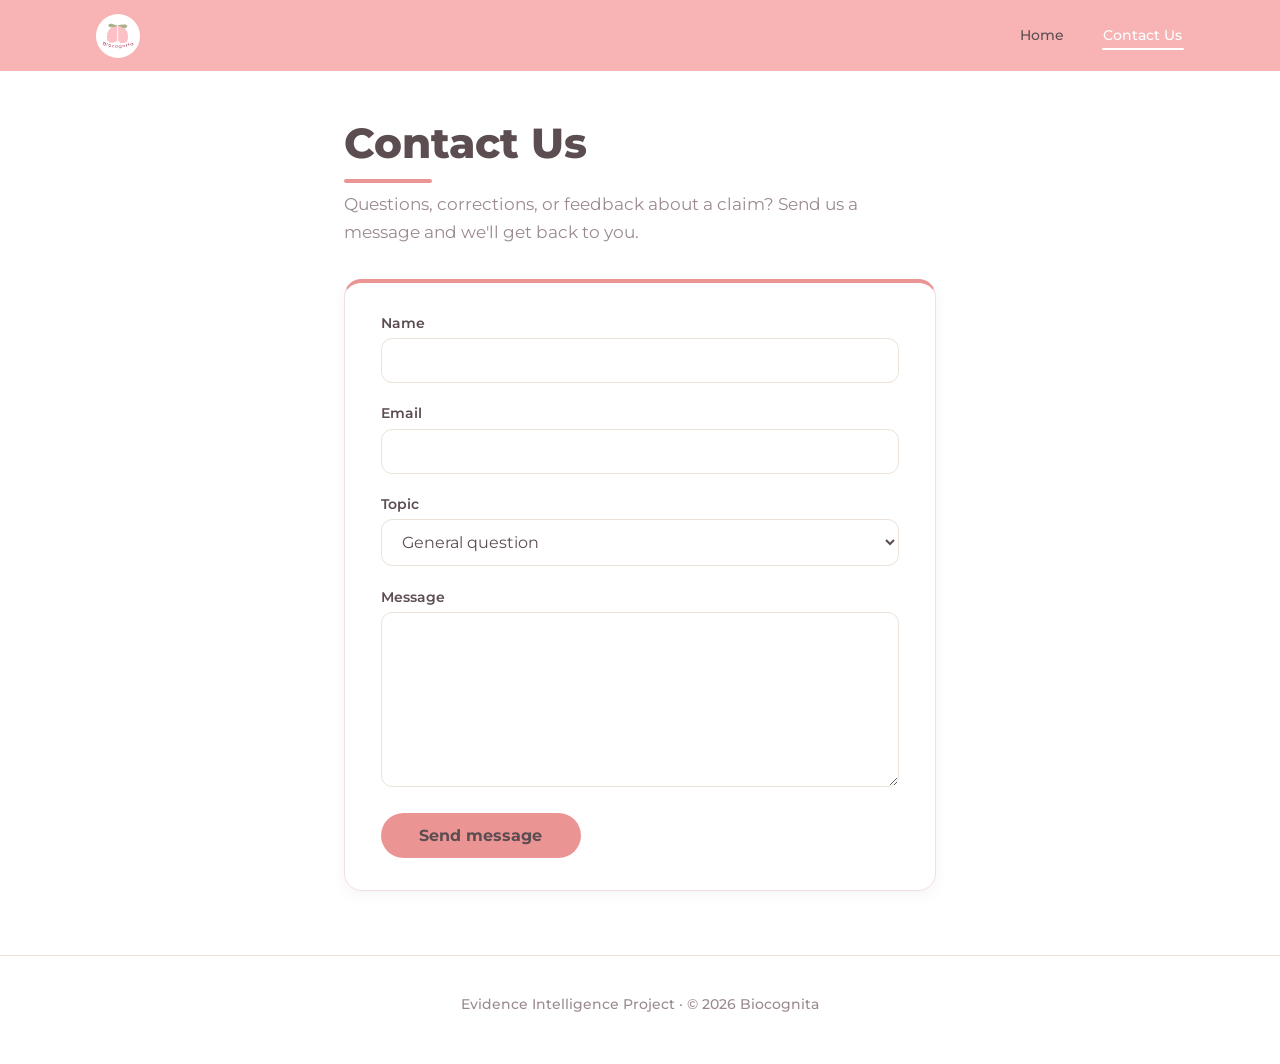
==== website/contactpage.html @ 94a9571b "Add dedicated Contact Us page with email form via Resend" ====
<!DOCTYPE html>
<html>
    <head>
        <meta charset="utf-8">
        <meta name="viewport" content="width=device-width">
        <title>Contact Us - Evidence Intelligence</title>
        <link rel="preconnect" href="https://fonts.googleapis.com">
        <link rel="preconnect" href="https://fonts.gstatic.com" crossorigin>
        <link href="https://fonts.googleapis.com/css2?family=Montserrat:wght@400;500;600;700;800&display=swap" rel="stylesheet">
        <link rel="icon" href="assets/images/biocognitalogo.png">
        <link href="style.css?v=29" rel="stylesheet" type="text/css"/>
    </head>
    <body class="bodynorm">
        <nav class="navbar">
            <div class="nav-inner">
                <div class="logo">
                    <a href="index.html"><img src="assets/images/biocognitalogo.png" alt="biocognita logo" class="logopic"></a>
                </div>
                <div class="nav-links">
                    <a href="index.html">Home</a>
                    <a href="contactpage.html" class="active">Contact Us</a>
                </div>
            </div>
        </nav>

        <main class="contact-main">
            <div class="contact-inner">
                <h1 class="contact-title">Contact Us</h1>
                <p class="contact-subtitle">
                    Questions, corrections, or feedback about a claim? Send us a
                    message and we'll get back to you.
                </p>

                <div class="contact-form-card">
                    <form id="contact-form" novalidate>
                        <!-- Honeypot: real visitors never see or fill this. -->
                        <div class="form-row form-honeypot" aria-hidden="true">
                            <label for="contact-website">Website</label>
                            <input id="contact-website" name="website" type="text" tabindex="-1" autocomplete="off">
                        </div>

                        <div class="form-row">
                            <label for="contact-name">Name</label>
                            <input id="contact-name" name="name" type="text" maxlength="100" required autocomplete="name">
                        </div>

                        <div class="form-row">
                            <label for="contact-email">Email</label>
                            <input id="contact-email" name="email" type="email" maxlength="200" required autocomplete="email">
                        </div>

                        <div class="form-row">
                            <label for="contact-topic">Topic</label>
                            <select id="contact-topic" name="topic">
                                <option>General question</option>
                                <option>Claim correction</option>
                                <option>Study suggestion</option>
                                <option>Feedback</option>
                                <option>Other</option>
                            </select>
                        </div>

                        <div class="form-row">
                            <label for="contact-message">Message</label>
                            <textarea id="contact-message" name="message" rows="6" maxlength="5000" required></textarea>
                        </div>

                        <p class="form-status" id="form-status" hidden></p>

                        <button type="submit" class="contact-submit" id="contact-submit">Send message</button>
                    </form>
                </div>
            </div>
        </main>

        <footer class="site-footer reveal">
            <p>Evidence Intelligence Project · © 2026 Biocognita</p>
        </footer>

        <script src="api_config.js"></script>
        <script src="cache_utils.js?v=29"></script>
        <script>
            // ----- Contact form -----
            // Submits to the Flask backend, which emails the message to
            // biocognita@gmail.com. Shows a friendly success/error bar.
            (function () {
                const form = document.getElementById("contact-form");
                const status = document.getElementById("form-status");
                const button = document.getElementById("contact-submit");
                if (!form || !status || !window.fetch) {
                    return;
                }

                function show(message, isError) {
                    status.textContent = message;
                    status.hidden = false;
                    status.classList.toggle("is-error", !!isError);
                    status.classList.toggle("is-success", !isError);
                }

                form.addEventListener("submit", async (event) => {
                    event.preventDefault();

                    const name = document.getElementById("contact-name").value.trim();
                    const email = document.getElementById("contact-email").value.trim();
                    const topic = document.getElementById("contact-topic").value;
                    const message = document.getElementById("contact-message").value.trim();
                    const website = document.getElementById("contact-website").value;

                    if (!name || !email || !message) {
                        show("Please fill in your name, email address and message.", true);
                        return;
                    }
                    if (!/^[^@\s]+@[^@\s]+\.[^@\s]+$/.test(email)) {
                        show("Please enter a valid email address.", true);
                        return;
                    }

                    button.disabled = true;
                    button.textContent = "Sending…";
                    try {
                        const res = await fetch(`${API_BASE}/contact`, {
                            method: "POST",
                            headers: { "Content-Type": "application/json" },
                            body: JSON.stringify({ name, email, topic, message, website })
                        });
                        const payload = await res.json().catch(() => ({}));
                        if (res.ok && payload.ok) {
                            form.reset();
                            show("Thanks — your message is on its way.", false);
                        } else {
                            show(payload.error || "Something went wrong — please try again.", true);
                        }
                    } catch (err) {
                        show("Couldn't reach the server — please try again.", true);
                    } finally {
                        button.disabled = false;
                        button.textContent = "Send message";
                    }
                });
            })();
        </script>
    </body>
</html>
---- website/style.css ----
/* ============================================================
   Evidence Intelligence — design system
   Matches the reference mockups:
     - Montserrat everywhere (400 / 500 / 600 / 700 / 800)
     - Light pink header bar, logo far left, nav far right
     - Home: white hero, LEFT-aligned: big pink title (2 lines),
       subtitle, search bar (thin dark border + round pink btn)
     - Beige About Us box on the white canvas
     - Report page: white cards with brown borders in a 2-col
       Overview grid, then stacked study cards with summaries

   Typography follows the golden ratio (phi = 1.618) on a 16px base:
       0.75rem  micro (badges/pills)
       0.85rem  small (meta, card labels)
       1rem     body
       1.25rem  lead (~phi^0.5)
       1.6rem   h2       (~phi)
       2.6rem   h1       (~phi^2)
   ============================================================ */

:root {
    --header-pink: #F8B4B4;
    --accent-pink: #EB9494;       /* card top bars — deeper pink so the bar reads clearly */
    --pink-fill-soft: #FDE9E9;    /* count chip */
    --pink-fill: #F6D9D9;         /* score pill */
    --pink-ink: #C06A6A;          /* deeper pink text on the pills */
    --title-pink: #E08888;        /* title + section heading pink */
    --ink: #5C4D51;               /* dark brown body text */
    --ink-soft: #9B8A8D;          /* warm taupe secondary text */
    --paper: #FFFFFF;             /* white content section */
    --cream: #FCFCF0;             /* About Us card (the beige) */
    --canvas: #FFFFFF;            /* page background — white, per the mockup */
    --dark-border: #4A3E3D;       /* thin dark border on the search bar */
    --border: #EAE2D8;            /* warm beige border */
    --border-pink: #F2E0E0;       /* results-page borders — pink-tinted so the page reads pink, not brown */
    --white: #FFFFFF;
    --shadow-soft: 0 4px 14px rgba(92, 77, 81, 0.06);
    --shadow-lift: 0 10px 28px rgba(92, 77, 81, 0.10);
}

* {
    box-sizing: border-box;
}

body {
    margin: 0;
    padding: 0;
    background-color: var(--canvas);
    color: var(--ink);
    font-family: 'Montserrat', -apple-system, BlinkMacSystemFont, "Segoe UI", Roboto, sans-serif;
    min-height: 100vh;
    display: flex;
    flex-direction: column;
}

/* ============ Header (solid pink bar) ============ */

.navbar {
    background-color: var(--header-pink);
    width: 100%;
}

.nav-inner {
    max-width: 72rem;
    margin: 0 auto;
    padding: 0.85rem 2rem;
    display: flex;
    align-items: center;
    justify-content: space-between;
}

.logo {
    display: flex;
    align-items: center;
}

.logo a {
    display: flex;
    align-items: center;
}

.logopic {
    max-height: 2.75rem;
    width: auto;
    display: block;
    border-radius: 50%;
    background-color: var(--white);
    transition: transform 0.2s ease;
}

.logo:hover .logopic {
    transform: scale(1.06);
}

/* Header navigation — far right, medium weight */
.nav-links {
    display: flex;
    align-items: center;
    gap: 2.25rem;
}

.nav-links a {
    position: relative;
    text-decoration: none;
    color: var(--ink);
    font-family: 'Montserrat', sans-serif;
    font-size: 0.9rem;
    font-weight: 500;
    padding: 0.3rem 0.1rem 0.35rem;
    transition: color 0.2s ease;
}

/* Animated underline bar under the hovered/active link */
.nav-links a::after {
    content: "";
    position: absolute;
    left: 0;
    bottom: 0;
    width: 100%;
    height: 2px;
    border-radius: 2px;
    background-color: var(--white);
    transform: scaleX(0);
    transform-origin: left;
    transition: transform 0.22s ease;
}

.nav-links a:hover,
.nav-links a.active {
    color: var(--white);
}

.nav-links a:hover::after,
.nav-links a.active::after {
    transform: scaleX(1);
}

/* ============ Home hero (white, LEFT-aligned) ============ */

.home-main {
    background-color: var(--paper);
    padding: 4rem 1.5rem 3rem;
}

.home-inner {
    width: 100%;
    max-width: 54rem;
    margin: 0 auto;
    text-align: left;
}

/* Big pink title, two lines */
.home-title {
    font-family: 'Montserrat', sans-serif;
    font-weight: 800;
    font-size: 2.6rem;
    line-height: 1.18;
    color: var(--title-pink);
    margin: 0;
}

/* Subtitle: smaller, darker brown-grey, regular */
.home-subtitle {
    font-family: 'Montserrat', sans-serif;
    font-weight: 400;
    font-size: 1.25rem;
    color: #6E5F63;
    margin: 0.7rem 0 0 0;
}

/* Search bar row */
.searcharea {
    margin-top: 2.5rem;
    width: 100%;
    max-width: 36rem;
}

.searchbar-row {
    display: flex;
    align-items: center;
    gap: 0.75rem;
    width: 100%;
}

/* Elongated input, thin dark border */
.searchbarbar {
    flex: 1;
    min-width: 0;
    padding: 0.8rem 1.4rem;
    border: 1px solid var(--dark-border);
    border-radius: 9999px;
    font-family: 'Montserrat', sans-serif;
    font-size: 1rem;
    font-weight: 400;
    color: var(--ink);
    background-color: var(--white);
    outline: none;
    transition: box-shadow 0.2s ease;
}

.searchbarbar::placeholder {
    color: #B3A5A8;
}

.searchbarbar:focus {
    box-shadow: 0 0 0 3px rgba(224, 136, 136, 0.25);
}

.searchbarbar:hover {
    border-color: var(--title-pink);
}

/* Circular pink search button, immediately right of the input */
#search-button {
    flex-shrink: 0;
    background-color: var(--header-pink);
    border: none;
    padding: 0.8rem;
    border-radius: 50%;
    cursor: pointer;
    display: flex;
    align-items: center;
    justify-content: center;
    transition: transform 0.2s ease, background-color 0.2s ease, box-shadow 0.2s ease;
}

#search-button:hover {
    transform: translateY(-2px);
    background-color: var(--title-pink);
    box-shadow: 0 6px 16px rgba(224, 136, 136, 0.45);
}

#search-button:active {
    transform: translateY(0) scale(0.93);
    box-shadow: 0 2px 8px rgba(224, 136, 136, 0.35);
}

#search-button:focus-visible {
    outline: 2px solid var(--title-pink);
    outline-offset: 2px;
}

.searchbutton {
    height: 1.2rem;
    width: auto;
    filter: brightness(0.4);
}

/* ============ About Us + Methodology (beige boxes on white) ============ */

.about-section {
    background-color: var(--canvas);
    padding: 2.75rem 1.5rem 4.5rem;
}

/* The About card's generous bottom padding is the gap between the two
   cards, so the Methodology section starts flush under it. */
.methodology-section {
    padding-top: 0;
}

.about-inner {
    width: 100%;
    max-width: 54rem;
    margin: 0 auto;
}

.about-card {
    background-color: var(--cream);
    border-radius: 1rem;
    padding: 2.75rem 3rem;
    border: 1px solid #EAE4DC;
    transition: transform 0.3s ease, box-shadow 0.3s ease;
}

.about-card:hover {
    transform: translateY(-3px);
    box-shadow: var(--shadow-lift);
}

/* ============ Contact Us card ============ */

.contact-card p {
    margin-bottom: 1.4rem;
}

.contact-card p:last-child {
    margin-bottom: 0;
}

.contact-email {
    margin: 0;
}

/* Email as a warm pink pill — matches the search button + header */
.contact-mailto {
    display: inline-block;
    padding: 0.75rem 1.8rem;
    border-radius: 9999px;
    background-color: var(--header-pink);
    color: var(--ink);
    font-family: 'Montserrat', sans-serif;
    font-size: 1rem; /* body */
    font-weight: 700;
    text-decoration: none;
    transition: transform 0.2s ease, box-shadow 0.2s ease, background-color 0.2s ease;
}

.contact-mailto:hover {
    transform: translateY(-2px);
    background-color: var(--title-pink);
    box-shadow: 0 6px 16px rgba(224, 136, 136, 0.35);
}

.contact-mailto:active {
    transform: translateY(0) scale(0.96);
    box-shadow: none;
}

.contact-mailto:focus-visible {
    outline: 2px solid var(--title-pink);
    outline-offset: 2px;
}

/* ============ Scroll reveal (About Us / Methodology) ============ */

.reveal {
    opacity: 0;
    transform: translateY(28px);
    transition: opacity 0.7s ease, transform 0.7s ease;
}

.reveal.visible {
    opacity: 1;
    transform: translateY(0);
}

@media (prefers-reduced-motion: reduce) {
    .reveal {
        opacity: 1;
        transform: none;
        transition: none;
    }

    .report-reveal,
    .home-title,
    .home-subtitle,
    .home-main .searcharea {
        animation: none;
    }

    .sk-leaving {
        transition: none;
    }

    body.page-leaving,
    body.page-entering {
        opacity: 1;
        transition: none;
    }

    .live-suggestions {
        animation: none;
    }
}

.about-card h2 {
    font-family: 'Montserrat', sans-serif;
    font-weight: 700;
    font-size: 1.6rem; /* ~phi */
    color: var(--title-pink);
    margin: 0 0 1.1rem 0;
}

.about-card p {
    font-family: 'Montserrat', sans-serif;
    font-weight: 400;
    font-size: 1rem; /* body */
    line-height: 1.75;
    color: var(--ink);
    margin: 0;
}

/* ============ Search results page ============ */

.bodynorm {
    min-height: 100vh;
    background-color: var(--canvas);
}

.bodynorm .home-main {
    padding-top: 2.5rem;
    padding-bottom: 2rem;
}

/* Cute results header — same white card + pink top accent as the
   result cards, with pill chips for the query and the count. */
.results-header {
    width: 100%;
    max-width: 68rem;
    margin: 2rem auto 1.25rem;
    padding: 0 1.5rem;
}

.results-header-inner {
    background-color: var(--white);
    border: 1px solid var(--border-pink);
    border-top: 4px solid var(--accent-pink);
    border-radius: 1.1rem;
    padding: 1.25rem 1.5rem;
    box-shadow: var(--shadow-soft);
}

.results-title-row {
    display: flex;
    align-items: center;
    justify-content: space-between;
    gap: 1rem;
    flex-wrap: wrap;
    margin-bottom: 0.6rem;
}

.results-title {
    font-family: 'Montserrat', sans-serif;
    font-size: 1.25rem; /* lead */
    font-weight: 700;
    color: var(--ink);
    margin: 0;
}

/* Pill chips: pink query chip + beige count chip (like the badges
   on the result cards) */
.result-chip {
    display: inline-block;
    font-family: 'Montserrat', sans-serif;
    font-size: 0.85rem; /* small */
    font-weight: 600;
    padding: 0.35rem 0.9rem;
    border-radius: 9999px;
    white-space: nowrap;
}

.chip-query {
    background-color: #FBEAEA;
    color: var(--title-pink);
    border: none;
    cursor: pointer;
    transition: background-color 0.2s ease, transform 0.2s ease;
}

.chip-query:hover {
    background-color: #FBDADA;
    transform: translateY(-1px);
}

.chip-query:active {
    transform: translateY(0) scale(0.96);
}

.chip-query:focus-visible {
    outline: 2px solid var(--title-pink);
    outline-offset: 2px;
}

/* Hint that the chip is clickable */
.chip-query::after {
    content: " ↩";
    font-size: 0.75rem;
    opacity: 0.65;
}

.chip-count {
    background-color: var(--pink-fill-soft);
    color: var(--pink-ink);
}

.results-status-row {
    display: flex;
    align-items: center;
    gap: 0.75rem;
    flex-wrap: wrap;
}

.results-status {
    font-family: 'Montserrat', sans-serif;
    font-size: 1rem; /* body */
    font-weight: 500;
    color: var(--ink-soft);
    margin: 0;
}

/* Centering wrapper for the results grid; also anchors the loading
   skeleton so it can overlay the incoming cards and cross-fade out. */
.results-wrap {
    position: relative;
    width: 100%;
    max-width: 68rem;
    margin: 0 auto;
    padding: 0 1.5rem;
}

.results-area,
.results-skeleton {
    display: grid;
    grid-template-columns: 1fr;
    gap: 1.25rem;
}

@media (min-width: 720px) {
    .results-area,
    .results-skeleton {
        grid-template-columns: repeat(2, 1fr);
    }
}

@media (min-width: 1100px) {
    .results-area,
    .results-skeleton {
        grid-template-columns: repeat(3, 1fr);
    }
}

/* ============ Search results skeleton ============ */

/* Shimmer placeholder cards that mirror the result-card layout while
   the first search is in flight, so the page never looks broken. */
.results-skeleton {
    margin-bottom: 2.5rem;
}

.results-skeleton[hidden] {
    display: none;
}

.sk-result {
    background-color: var(--white);
    border: 1px solid var(--border-pink);
    border-top: 4px solid var(--accent-pink);
    border-radius: 1.1rem;
    padding: 1.4rem 1.5rem;
    box-shadow: var(--shadow-soft);
}

.sk-result .sk-pill {
    height: 1.35rem;
    width: 5rem;
    border-radius: 9999px;
    margin-bottom: 0.7rem;
}

.sk-result .sk-claim-line {
    height: 1.3rem;
    width: 80%;
    border-radius: 0.4rem;
    margin-bottom: 0.55rem;
}

.sk-result .sk-claim-line.short {
    width: 55%;
}

.sk-result .sk-meta-line {
    height: 0.8rem;
    width: 88%;
    border-radius: 0.35rem;
    margin-top: 0.8rem;
}

.sk-result .sk-mini-row {
    display: flex;
    flex-wrap: wrap;
    gap: 0.4rem;
    margin-top: 0.9rem;
    padding-top: 0.9rem;
    border-top: 1px dashed var(--border-pink);
}

.sk-result .sk-mini {
    height: 0.95rem;
    width: 4.6rem;
    border-radius: 9999px;
}

/* Fade the search skeleton out over the arriving cards — same soft
   cross-fade as the report page skeleton. */
.results-skeleton.sk-leaving {
    position: absolute;
    inset: 0;
    z-index: 1;
    pointer-events: none;
    opacity: 0;
    transition: opacity 0.4s ease;
}

.result-card {
    display: flex;
    flex-direction: column;
    background-color: var(--white);
    border-radius: 1.1rem;
    padding: 1.4rem 1.5rem;
    border: 1px solid var(--border-pink);
    border-top: 4px solid var(--accent-pink);
    text-decoration: none;
    box-shadow: var(--shadow-soft);
    transition: transform 0.2s ease, box-shadow 0.2s ease;
}

.result-card:hover {
    transform: translateY(-3px);
    box-shadow: var(--shadow-lift);
}

.result-card:active {
    transform: translateY(0);
}

.result-card:focus-visible {
    outline: 2px solid var(--title-pink);
    outline-offset: 3px;
}

.result-id {
    align-self: flex-start;
    background-color: #FBEAEA;
    color: var(--title-pink);
    font-family: 'Montserrat', sans-serif;
    font-size: 0.75rem; /* micro */
    font-weight: 700;
    padding: 0.25rem 0.7rem;
    border-radius: 9999px;
    margin-bottom: 0.6rem;
}

.result-score {
    align-self: flex-start;
    background-color: var(--pink-fill);
    color: var(--pink-ink);
    font-family: 'Montserrat', sans-serif;
    font-size: 0.75rem; /* micro */
    font-weight: 700;
    padding: 0.25rem 0.7rem;
    border-radius: 9999px;
    margin-left: 0.4rem;
    margin-bottom: 0.6rem;
}

.result-claim {
    font-family: 'Montserrat', sans-serif;
    font-size: 1.25rem; /* lead */
    font-weight: 700;
    color: var(--ink);
    margin-bottom: 0.35rem;
}

.result-meta {
    font-family: 'Montserrat', sans-serif;
    font-size: 0.85rem; /* small */
    font-weight: 400;
    color: var(--ink-soft);
}

/* Per-study mini pills */
.study-mini-grid {
    display: flex;
    flex-wrap: wrap;
    gap: 0.4rem;
    margin-top: 0.9rem;
    padding-top: 0.9rem;
    border-top: 1px dashed var(--border-pink);
}

.study-mini {
    background-color: #FBF1F1;
    border: 1px solid #EBC9C9;
    color: var(--ink-soft);
    font-family: 'Montserrat', sans-serif;
    font-size: 0.75rem; /* micro */
    font-weight: 600;
    padding: 0.25rem 0.6rem;
    border-radius: 9999px;
    transition: background-color 0.15s ease, border-color 0.15s ease;
}

.study-mini:hover {
    background-color: #F6E4E4;
    border-color: #E2BCBC;
}

.study-mini-empty {
    font-family: 'Montserrat', sans-serif;
    font-size: 0.85rem; /* small */
    color: #C0B2B5;
}

/* Highlighted search match */
.match-highlight {
    background-color: #FDE1E1;
    color: var(--title-pink);
    border-radius: 4px;
    padding: 0 0.15rem;
    font-weight: 700;
    transition: opacity 0.45s ease, background-color 0.45s ease;
}

/* Fading out before the highlights are unwrapped to plain text */
.match-highlight--fading {
    opacity: 0;
}

@media (prefers-reduced-motion: reduce) {
    .match-highlight {
        transition: none;
    }
}

/* Action buttons (Refresh + Load more) */
.results-actions {
    display: flex;
    justify-content: center;
    gap: 1rem;
    margin: 2rem auto 0;
    padding: 0 1.5rem 3rem;
    max-width: 68rem;
}

.results-actions .load-more {
    margin: 0;
}

.load-more,
.refresh-btn {
    display: inline-block;
    padding: 0.8rem 2.2rem;
    border-radius: 9999px;
    font-family: 'Montserrat', sans-serif;
    font-size: 1rem; /* body */
    font-weight: 700;
    cursor: pointer;
    transition: transform 0.2s ease, box-shadow 0.2s ease, background-color 0.2s ease;
}

.load-more {
    background-color: var(--accent-pink);
    color: var(--ink);
    border: none;
}

.load-more:hover {
    transform: translateY(-2px);
    background-color: var(--title-pink);
    box-shadow: 0 6px 16px rgba(235, 148, 148, 0.5);
}

.load-more:active {
    transform: translateY(0) scale(0.96);
}

.load-more:focus-visible,
.refresh-btn:focus-visible {
    outline: 2px solid var(--title-pink);
    outline-offset: 2px;
}

.refresh-btn {
    background-color: var(--white);
    color: var(--ink);
    border: 1px solid var(--accent-pink);
}

.refresh-btn:hover {
    transform: translateY(-2px);
    border-color: var(--title-pink);
    background-color: var(--pink-fill-soft);
    box-shadow: 0 6px 16px rgba(224, 136, 136, 0.3);
}

.refresh-btn:active {
    transform: translateY(0) scale(0.96);
}

.load-more[hidden],
.refresh-btn[hidden] {
    display: none;
}

/* Error messages (server errors injected into the page body). The
   search status line is also a direct <p> child of body, so exclude it. */
.bodynorm > p:not(.results-status) {
    background-color: var(--white);
    padding: 2rem;
    border-radius: 1.1rem;
    border: 1px solid var(--border);
    font-family: 'Montserrat', sans-serif;
    font-size: 1rem; /* body */
    font-weight: 500;
    max-width: 35rem;
    text-align: center;
    margin: 2rem auto;
}

/* "No claims found" / empty states on the search page get the same
   bar treatment as the injected error messages above. */
.results-status.is-bar {
    background-color: var(--white);
    padding: 1.5rem 2rem;
    border-radius: 1.1rem;
    border: 1px solid var(--border);
    max-width: 35rem;
    text-align: center;
    margin: 2rem auto;
    font-weight: 500;
}

/* ============ Report page ============ */

/* Page canvas stays white; white cards + brown text carry the page, with
   pink kept as an accent (top bars, claim title, study scores) so the
   report never drowns in one color. */

.report-main {
    width: 100%;
    max-width: 54rem;
    margin: 0 auto;
    padding: 3rem 1.5rem 4rem;
    position: relative; /* anchor for the fading skeleton overlay */
}

/* ============ Skeleton screen (report loading) ============ */

/* Warm-beige shimmering placeholders shown while the report loads, so
   the page never looks broken — it looks like content is on its way. */
.sk {
    /* Warm beige shimmer — neutral while loading, pink arrives with the cards. */
    background: linear-gradient(
        100deg,
        #F1EBE4 40%,
        #FAF6F0 50%,
        #F1EBE4 60%
    );
    background-size: 200% 100%;
    animation: sk-shimmer 1.3s ease-in-out infinite;
    border-radius: 0.55rem;
}

@keyframes sk-shimmer {
    0% {
        background-position: 200% 0;
    }
    100% {
        background-position: -200% 0;
    }
}

.sk-title {
    height: 2.9rem;
    width: 62%;
    border-radius: 0.7rem;
    margin-bottom: 2.25rem;
}

.sk-section {
    height: 1.1rem;
    width: 11rem;
    border-radius: 0.4rem;
    margin-bottom: 1.1rem;
}

.sk-grid {
    display: grid;
    grid-template-columns: 1fr 1fr;
    gap: 1.1rem;
    margin-bottom: 2.5rem;
}

.sk-card {
    /* Warm ghost tint: placeholder cards must never read as real white
       content boxes — that's what made the old skeleton look broken. */
    background-color: #F8F3EC;
    border: 1px solid #E3D9CD;
    border-top: 4px solid var(--accent-pink);
    border-radius: 1rem;
    padding: 1.4rem 1.5rem;
    min-width: 0;
}

.sk-card-full {
    grid-column: 1 / -1;
}

.sk-line {
    height: 0.8rem;
    width: 38%;
    border-radius: 0.35rem;
    margin-bottom: 0.85rem;
}

.sk-line-value {
    height: 1.15rem;
    width: 68%;
    border-radius: 0.4rem;
}

.sk-line-value.wide {
    width: 88%;
}

.sk-studies {
    display: flex;
    flex-direction: column;
    gap: 1.1rem;
}

.sk-study {
    /* Warm ghost tint, same as the overview cards above. */
    background-color: #F8F3EC;
    border: 1px solid #E3D9CD;
    border-top: 4px solid var(--accent-pink);
    border-radius: 1rem;
    padding: 1.3rem 1.5rem;
}

.sk-study-header {
    display: flex;
    justify-content: space-between;
    gap: 1rem;
    margin-bottom: 0.7rem;
}

.sk-study-id {
    height: 1.1rem;
    width: 5.5rem;
    border-radius: 0.4rem;
}

.sk-study-badge {
    height: 0.85rem;
    width: 7rem;
    border-radius: 0.35rem;
}

.sk-study-summary {
    height: 0.8rem;
    width: 92%;
    border-radius: 0.35rem;
    margin-bottom: 0.55rem;
}

/* Second line of the study summary — fills the card so it reads as a
   skeleton block, not a hollow box. */
.sk-study-summary.short {
    width: 58%;
    margin-bottom: 0;
}

/* When the report is ready, the skeleton flips to an overlay covering the
   content area and fades away, so the swap is a soft cross-fade rather
   than a hard cut. The JS holds the page height so nothing collapses. */
#report-skeleton.sk-leaving {
    position: absolute;
    top: 0;
    left: 0;
    right: 0;
    z-index: 1; /* paint above the rising content during the cross-fade */
    pointer-events: none;
    opacity: 0;
    transition: opacity 0.4s ease;
}

/* ============ Entrance animations ============ */

/* Gentle rise-and-fade used for the report reveal, the search cards,
   and the home hero. `backwards` fill keeps things hidden during the
   delay, then lets elements return to their natural styles afterwards
   (so :hover transforms like the card lift still work).

   Timing: one shared ease-out curve (snappy start, soft landing) with
   a short 10px rise — noticeable but never floaty. */
.report-reveal {
    animation: rise-in 0.45s cubic-bezier(0.22, 1, 0.36, 1) backwards;
}

@keyframes rise-in {
    from {
        opacity: 0;
        transform: translateY(10px);
    }
    to {
        opacity: 1;
        transform: translateY(0);
    }
}

/* Home hero: title, subtitle, then the search bar drift in one after
   the other on page load. */
.home-title,
.home-subtitle,
.home-main .searcharea {
    animation: rise-in 0.5s cubic-bezier(0.22, 1, 0.36, 1) backwards;
}

.home-subtitle {
    animation-delay: 0.1s;
}

.home-main .searcharea {
    animation-delay: 0.2s;
}

/* Main claim heading — big, bold, dark brown (~phi^2), with a short pink
   underline bar as the one pink accent on the headline. */
#claim {
    position: relative;
    font-family: 'Montserrat', sans-serif;
    font-size: 2.6rem;
    font-weight: 800;
    line-height: 1.2;
    color: var(--ink);
    margin: 0 0 2.25rem 0;
}

/* Subtle pink underline under the claim headline — short, rounded, and
   sized to the text (not stretched across the page). */
#claim::after {
    content: "";
    position: absolute;
    left: 0;
    bottom: -0.85rem;
    width: 5.5rem;
    height: 4px;
    border-radius: 9999px;
    background-color: var(--accent-pink);
}

/* Section subheadings (Overview / Information On Individual Studies) */
.report-section-title {
    font-family: 'Montserrat', sans-serif;
    font-size: 1.25rem; /* lead */
    font-weight: 600;
    color: var(--ink);
    margin: 0 0 1.1rem 0;
}

/* Overview grid: 2 columns (mockup's 2x2 + full-width card) */
.report-grid {
    display: grid;
    grid-template-columns: 1fr 1fr;
    gap: 1.1rem;
    margin-bottom: 2.5rem;
}

/* Rounded white card with a pink top accent — matches the results page */
.report-card {
    background-color: var(--white);
    border: 1px solid var(--border-pink);
    border-top: 4px solid var(--accent-pink);
    border-radius: 1rem;
    padding: 1.4rem 1.5rem;
    min-width: 0;
    transition: box-shadow 0.2s ease, transform 0.2s ease;
}

.report-card:hover {
    box-shadow: var(--shadow-soft);
    transform: translateY(-2px);
}

.report-card:active {
    transform: translateY(0);
}

.report-card:focus-visible {
    outline: 2px solid var(--title-pink);
    outline-offset: 2px;
}

.report-card h3 {
    font-family: 'Montserrat', sans-serif;
    font-size: 0.85rem; /* small */
    font-weight: 600;
    color: var(--ink-soft);
    margin: 0 0 0.7rem 0;
}

.report-card p {
    font-family: 'Montserrat', sans-serif;
    font-size: 1.25rem; /* lead */
    font-weight: 600;
    line-height: 1.5;
    color: var(--ink);
    margin: 0;
    word-break: break-word;
}

/* Supporting Studies spans the whole row (full-width card) */
.report-card-full {
    grid-column: 1 / -1;
}

/* ============ Study cards (Information On Individual Studies) ============ */

#breakdown {
    display: flex;
    flex-direction: column;
    gap: 1.1rem;
}

.study-card {
    background-color: var(--white);
    border: 1px solid var(--border-pink);
    border-top: 4px solid var(--accent-pink);
    border-radius: 1rem;
    padding: 1.3rem 1.5rem;
    transition: box-shadow 0.2s ease, transform 0.2s ease;
}

.study-card:hover {
    box-shadow: var(--shadow-soft);
    transform: translateY(-2px);
}

.study-card:active {
    transform: translateY(0);
}

.study-card:focus-visible {
    outline: 2px solid var(--title-pink);
    outline-offset: 2px;
}

.study-card-header {
    display: flex;
    align-items: baseline;
    justify-content: space-between;
    gap: 1rem;
    flex-wrap: wrap;
    margin-bottom: 0.45rem;
}

.studyID {
    margin: 0;
    color: var(--ink);
    font-family: 'Montserrat', sans-serif;
    font-size: 1.25rem; /* lead */
    font-weight: 700;
}

.study-score {
    color: var(--ink-soft);
    font-family: 'Montserrat', sans-serif;
    font-size: 0.85rem; /* small */
    font-weight: 600;
    white-space: nowrap;
}

.study-summary {
    margin: 0;
    color: var(--ink-soft);
    font-family: 'Montserrat', sans-serif;
    font-size: 0.85rem; /* small */
    font-weight: 400;
    line-height: 1.55;
}

.report-empty {
    background-color: var(--white);
    border: 1px solid var(--border-pink);
    border-top: 4px solid var(--accent-pink);
    border-radius: 1rem;
    padding: 1.5rem 2rem;
    text-align: center;
    font-family: 'Montserrat', sans-serif;
    font-size: 1rem;
    color: var(--ink-soft);
    margin: 0;
}

/* ============ Contact page ============ */

.contact-main {
    width: 100%;
    max-width: 40rem;
    margin: 0 auto;
    padding: 3rem 1.5rem 4rem;
}

/* Brown headline with the same subtle pink underline as the report page */
.contact-title {
    position: relative;
    font-family: 'Montserrat', sans-serif;
    font-size: 2.6rem; /* ~phi^2 */
    font-weight: 800;
    line-height: 1.2;
    color: var(--ink);
    margin: 0 0 1rem 0;
}

.contact-title::after {
    content: "";
    position: absolute;
    left: 0;
    bottom: -0.85rem;
    width: 5.5rem;
    height: 4px;
    border-radius: 9999px;
    background-color: var(--accent-pink);
}

.contact-subtitle {
    font-family: 'Montserrat', sans-serif;
    font-size: 1.05rem;
    line-height: 1.65;
    color: var(--ink-soft);
    margin: 1.4rem 0 2rem 0;
}

/* White card + pink top accent — same visual language as result cards */
.contact-form-card {
    background-color: var(--white);
    border: 1px solid var(--border-pink);
    border-top: 4px solid var(--accent-pink);
    border-radius: 1.1rem;
    padding: 2rem 2.25rem;
    box-shadow: var(--shadow-soft);
}

.form-row {
    margin-bottom: 1.4rem;
}

.form-row label {
    display: block;
    font-family: 'Montserrat', sans-serif;
    font-size: 0.85rem; /* small */
    font-weight: 600;
    color: var(--ink);
    margin-bottom: 0.45rem;
}

.form-row input,
.form-row select,
.form-row textarea {
    width: 100%;
    font-family: 'Montserrat', sans-serif;
    font-size: 1rem; /* body */
    font-weight: 400;
    color: var(--ink);
    background-color: var(--white);
    border: 1px solid var(--border);
    border-radius: 0.7rem;
    padding: 0.75rem 1rem;
    outline: none;
    transition: border-color 0.2s ease, box-shadow 0.2s ease;
}

.form-row textarea {
    resize: vertical;
    min-height: 9rem;
    line-height: 1.55;
}

.form-row input::placeholder,
.form-row textarea::placeholder {
    color: #B3A5A8;
}

.form-row input:focus,
.form-row select:focus,
.form-row textarea:focus {
    border-color: var(--accent-pink);
    box-shadow: 0 0 0 3px rgba(235, 148, 148, 0.18);
}

/* Honeypot field is hidden from humans, visible only to bots */
.form-honeypot {
    position: absolute;
    left: -9999px;
    opacity: 0;
    height: 0;
    overflow: hidden;
}

.contact-submit {
    display: inline-block;
    padding: 0.8rem 2.4rem;
    border-radius: 9999px;
    background-color: var(--accent-pink);
    color: var(--ink);
    border: none;
    font-family: 'Montserrat', sans-serif;
    font-size: 1rem; /* body */
    font-weight: 700;
    cursor: pointer;
    transition: transform 0.2s ease, box-shadow 0.2s ease, background-color 0.2s ease;
}

.contact-submit:hover {
    transform: translateY(-2px);
    background-color: var(--title-pink);
    box-shadow: 0 6px 16px rgba(235, 148, 148, 0.5);
}

.contact-submit:active {
    transform: translateY(0) scale(0.96);
}

.contact-submit:focus-visible {
    outline: 2px solid var(--title-pink);
    outline-offset: 2px;
}

.contact-submit:disabled {
    opacity: 0.6;
    cursor: default;
    transform: none;
}

/* Success / error bar under the form */
.form-status {
    font-family: 'Montserrat', sans-serif;
    font-size: 0.95rem;
    font-weight: 500;
    padding: 1rem 1.25rem;
    border-radius: 0.8rem;
    margin: 0 0 1.25rem 0;
}

.form-status.is-success {
    background-color: #EAF4EE;
    color: #3E7A55;
    border: 1px solid #CBE3D4;
}

.form-status.is-error {
    background-color: var(--pink-fill-soft);
    color: var(--pink-ink);
    border: 1px solid var(--border-pink);
}

/* ============ Footer ============ */

.site-footer {
    margin-top: auto; /* pin to the bottom on short pages */
    padding: 2.5rem 1.5rem 3.25rem;
    text-align: center;
    border-top: 1px solid var(--border);
    background-color: var(--white);
}

.site-footer p {
    font-family: 'Montserrat', sans-serif;
    font-size: 0.85rem; /* small */
    font-weight: 500;
    color: var(--ink-soft);
    margin: 0;
}

/* ============ Page transitions ============ */

/* Cross-page fades: JS fades the body out before navigating away and
   fades it back in on the destination page. Pure opacity, so it layers
   cleanly under every entrance animation on the page. */
body.page-leaving,
body.page-entering {
    opacity: 0;
}

body.page-leaving {
    transition: opacity 0.22s ease;
}

body.page-enter-done {
    opacity: 1;
    transition: opacity 0.22s ease;
}

/* ============ Search-as-you-type suggestions ============ */

/* The home search bar anchors its live-suggestion dropdown. */
.searcharea {
    position: relative;
}

/* White card with a pink top accent — the same visual language as the
   result cards, so the dropdown feels native to the site. */
.live-suggestions {
    position: absolute;
    top: calc(100% + 0.6rem);
    left: 0;
    right: 0;
    background-color: var(--white);
    border: 1px solid var(--border-pink);
    border-top: 4px solid var(--accent-pink);
    border-radius: 1.1rem;
    box-shadow: var(--shadow-lift);
    padding: 0.5rem;
    z-index: 30;
    animation: rise-in 0.25s cubic-bezier(0.22, 1, 0.36, 1) backwards;
}

.live-suggestions[hidden] {
    display: none;
}

.live-suggestion {
    display: block;
    width: 100%;
    text-align: left;
    background: none;
    border: none;
    border-radius: 0.8rem;
    padding: 0.7rem 0.9rem;
    cursor: pointer;
    font-family: 'Montserrat', sans-serif;
    transition: background-color 0.15s ease;
}

.live-suggestion:hover,
.live-suggestion--active {
    background-color: #FBEAEA;
}

.live-suggestion-top {
    display: flex;
    align-items: center;
    gap: 0.45rem;
    flex-wrap: wrap;
    margin-bottom: 0.35rem;
}

.live-pill {
    background-color: #FBEAEA;
    color: var(--title-pink);
    font-family: 'Montserrat', sans-serif;
    font-size: 0.75rem; /* micro */
    font-weight: 700;
    padding: 0.2rem 0.6rem;
    border-radius: 9999px;
}

.live-pill--score {
    background-color: var(--pink-fill);
    color: var(--pink-ink);
}

.live-suggestion-claim {
    font-family: 'Montserrat', sans-serif;
    font-size: 0.95rem;
    font-weight: 600;
    color: var(--ink);
    line-height: 1.45;
    display: -webkit-box;
    -webkit-line-clamp: 2;
    -webkit-box-orient: vertical;
    overflow: hidden;
}

.live-suggestion-meta {
    font-family: 'Montserrat', sans-serif;
    font-size: 0.8rem;
    color: var(--ink-soft);
    margin-top: 0.25rem;
}

/* "See all results" footer row inside the panel */
.live-see-all {
    display: flex;
    align-items: center;
    justify-content: space-between;
    gap: 0.75rem;
    margin-top: 0.3rem;
    padding: 0.75rem 0.9rem;
    border-top: 1px solid var(--border);
    border-radius: 0 0 0.8rem 0.8rem;
    color: var(--title-pink);
    font-family: 'Montserrat', sans-serif;
    font-size: 0.85rem; /* small */
    font-weight: 700;
    text-decoration: none;
    transition: color 0.15s ease;
}

.live-see-all:hover {
    color: var(--ink);
}

/* ============ Mobile ============ */

@media (max-width: 640px) {
    .home-title {
        font-size: 2rem;
    }

    .home-main {
        padding: 3.5rem 1.25rem 3rem;
    }

    .about-card {
        padding: 2rem 1.5rem;
    }

    .about-section {
        padding: 2.5rem 1.25rem 3.5rem;
    }

    .searchbar-row {
        flex-wrap: wrap;
    }

    /* Input keeps its full row; the round button drops below it. */
    .searchbarbar {
        flex: 1 0 100%;
    }

    .nav-links {
        gap: 1.25rem;
    }

    .nav-links a {
        font-size: 0.85rem;
    }

    .nav-inner {
        padding: 0.7rem 1.25rem;
    }

    /* Report page: stack the overview cards on one column */
    .report-grid {
        grid-template-columns: 1fr;
    }

    .report-card-full {
        grid-column: 1 / -1;
    }

    #claim {
        font-size: 1.9rem;
    }
}

/* Small phones: tighten the hero, cards, and page gutters so nothing
   feels cramped at 375px and under. */
@media (max-width: 480px) {
    .home-title {
        font-size: 1.75rem;
    }

    .home-subtitle {
        font-size: 1.1rem;
    }

    .home-main {
        padding: 2.75rem 1.1rem 2.5rem;
    }

    .nav-inner {
        padding: 0.65rem 1.1rem;
    }

    .nav-links {
        gap: 1rem;
    }

    .results-header {
        padding: 0 1.1rem;
    }

    .results-header-inner {
        padding: 1.1rem 1.15rem;
    }

    .results-wrap {
        padding: 0 1.1rem;
    }

    .result-card,
    .sk-result {
        padding: 1.15rem 1.2rem;
    }

    .results-actions {
        padding: 0 1.1rem 2.5rem;
    }

    .report-main {
        padding: 2.25rem 1.1rem 3rem;
    }

    .contact-main {
        padding: 2.25rem 1.1rem 3rem;
    }

    .contact-title {
        font-size: 1.9rem;
    }

    .contact-form-card {
        padding: 1.5rem 1.25rem;
    }
}
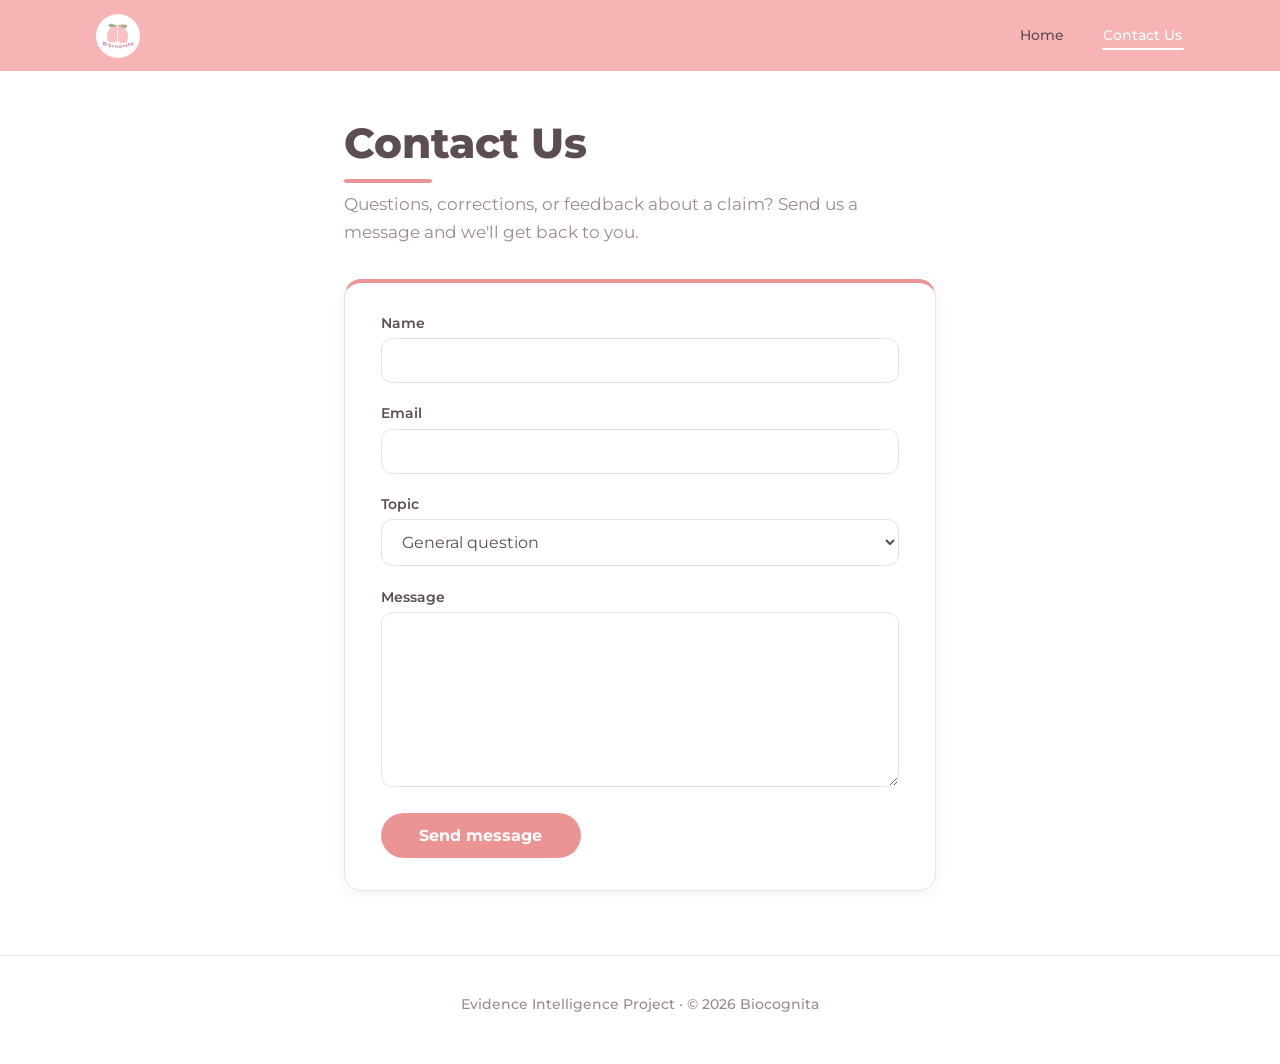
==== commit 0f66f703: "White text on contact submit button to match pink vibe" ====
--- a/website/contactpage.html
+++ b/website/contactpage.html
@@ -8,7 +8,7 @@
         <link rel="preconnect" href="https://fonts.gstatic.com" crossorigin>
         <link href="https://fonts.googleapis.com/css2?family=Montserrat:wght@400;500;600;700;800&display=swap" rel="stylesheet">
         <link rel="icon" href="assets/images/biocognitalogo.png">
-        <link href="style.css?v=29" rel="stylesheet" type="text/css"/>
+        <link href="style.css?v=32" rel="stylesheet" type="text/css"/>
     </head>
     <body class="bodynorm">
         <nav class="navbar">
--- a/website/style.css
+++ b/website/style.css
@@ -151,6 +151,7 @@
 
 /* Big pink title, two lines */
 .home-title {
+    position: relative;
     font-family: 'Montserrat', sans-serif;
     font-weight: 800;
     font-size: 2.6rem;
@@ -159,13 +160,27 @@
     margin: 0;
 }
 
-/* Subtitle: smaller, darker brown-grey, regular */
+/* Subtle pink underline between the title and the subtitle — same accent
+   bar as the report page's claim headline. */
+.home-title::after {
+    content: "";
+    position: absolute;
+    left: 0;
+    bottom: -0.85rem;
+    width: 5.5rem;
+    height: 4px;
+    border-radius: 9999px;
+    background-color: var(--accent-pink);
+}
+
+/* Subtitle: smaller, darker brown-grey, regular. Extra top margin clears
+   the pink underline bar above it. */
 .home-subtitle {
     font-family: 'Montserrat', sans-serif;
     font-weight: 400;
     font-size: 1.25rem;
     color: #6E5F63;
-    margin: 0.7rem 0 0 0;
+    margin: 1.7rem 0 0 0;
 }
 
 /* Search bar row */
@@ -1284,7 +1299,7 @@
     padding: 0.8rem 2.4rem;
     border-radius: 9999px;
     background-color: var(--accent-pink);
-    color: var(--ink);
+    color: var(--white);
     border: none;
     font-family: 'Montserrat', sans-serif;
     font-size: 1rem; /* body */
@@ -1490,6 +1505,10 @@
         font-size: 2rem;
     }
 
+    .contact-title {
+        font-size: 2rem;
+    }
+
     .home-main {
         padding: 3.5rem 1.25rem 3rem;
     }
@@ -1544,6 +1563,10 @@
         font-size: 1.75rem;
     }
 
+    .contact-title {
+        font-size: 1.75rem;
+    }
+
     .home-subtitle {
         font-size: 1.1rem;
     }
@@ -1589,10 +1612,6 @@
         padding: 2.25rem 1.1rem 3rem;
     }
 
-    .contact-title {
-        font-size: 1.9rem;
-    }
-
     .contact-form-card {
         padding: 1.5rem 1.25rem;
     }
